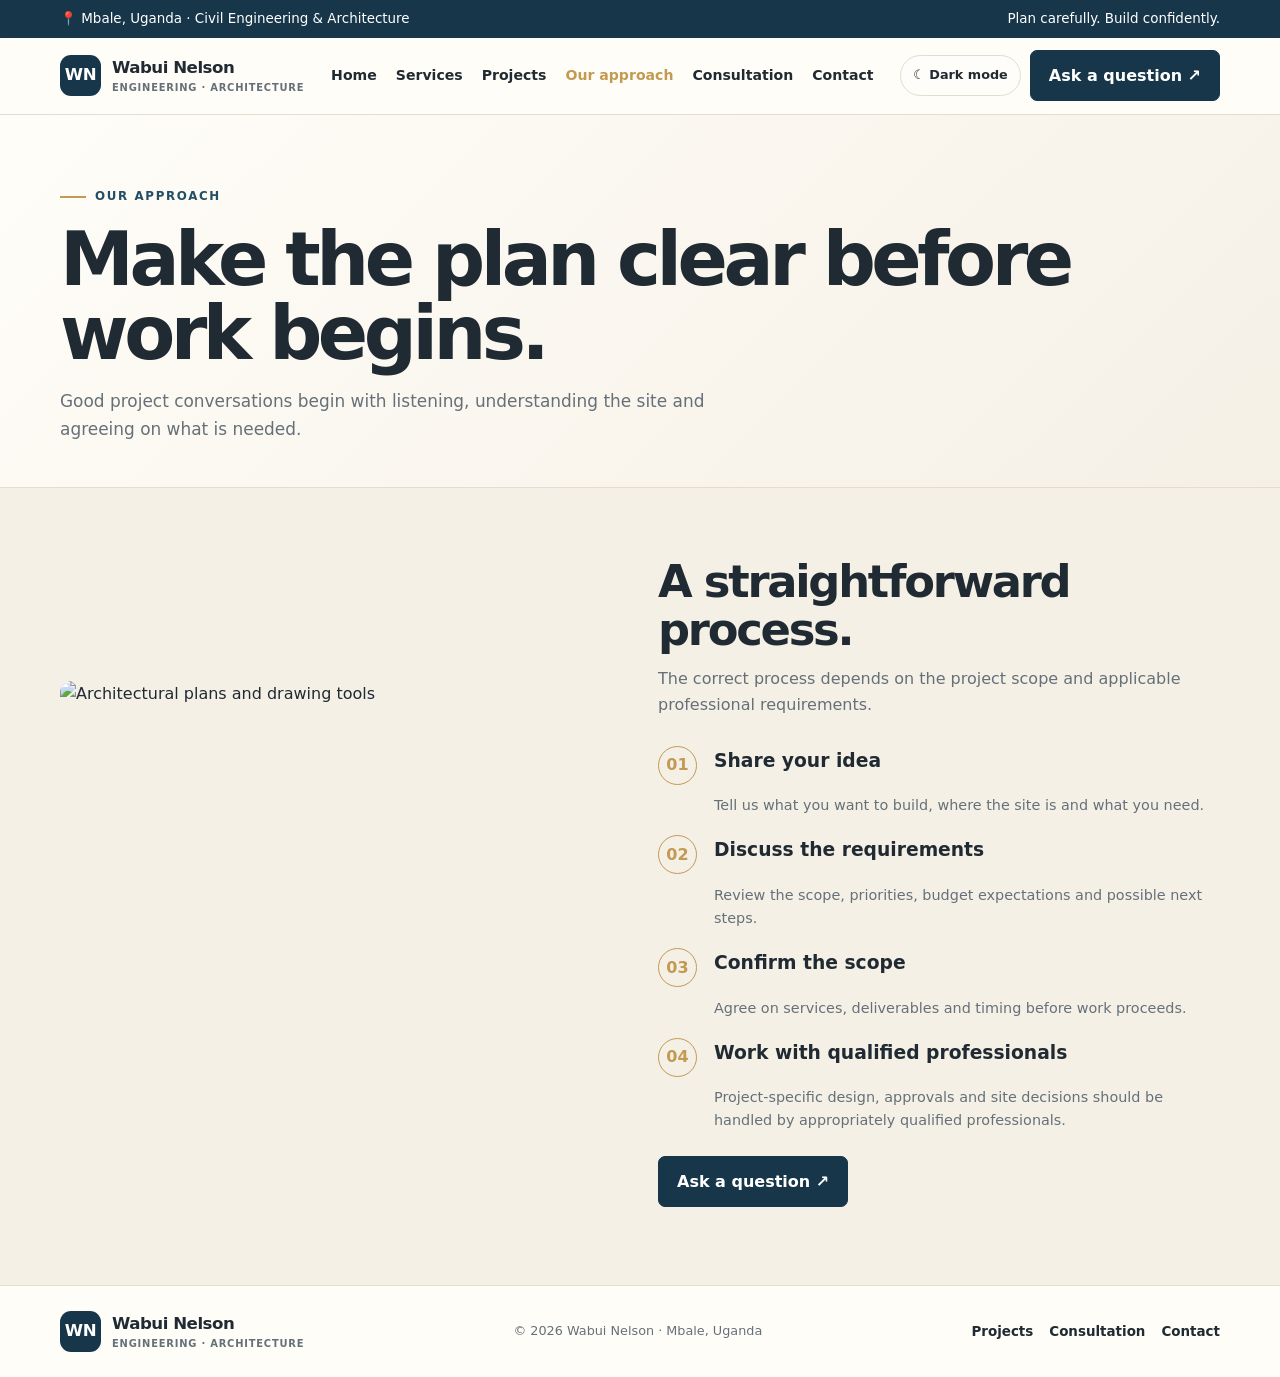
==== approach.html @ aac940de "Add files via upload" ====
<!doctype html>
<html lang="en">
<head>
<meta charset="utf-8"><meta name="viewport" content="width=device-width, initial-scale=1">
<meta name="description" content="Wabui Nelson — civil engineering and architecture services in Mbale, Uganda.">
<title>Our Approach | Wabui Nelson</title><link rel="stylesheet" href="styles.css">
</head><body>
<div class="topbar"><div class="container"><span>📍 Mbale, Uganda · Civil Engineering & Architecture</span><span>Plan carefully. Build confidently.</span></div></div>
<header><div class="container nav">
<a class="brand" href="index.html"><span class="brand-mark">WN</span><span>Wabui Nelson<small>Engineering · Architecture</small></span></a>
<nav class="navlinks" id="navlinks">
<a href="index.html" data-page="index.html">Home</a><a href="services.html" data-page="services.html">Services</a><a href="projects.html" data-page="projects.html">Projects</a><a href="approach.html" data-page="approach.html">Our approach</a><a href="consultation.html" data-page="consultation.html">Consultation</a><a href="contact.html" data-page="contact.html">Contact</a>
</nav><div class="nav-actions"><button class="theme-btn" id="themeToggle">☾ Dark mode</button><a class="btn" href="consultation.html">Ask a question ↗</a><button class="menu-btn" id="menuToggle" aria-label="Open menu">☰</button></div>
</div></header>

<main><section class="page-hero"><div class="container"><span class="eyebrow">Our approach</span><h1>Make the plan clear before work begins.</h1><p>Good project conversations begin with listening, understanding the site and agreeing on what is needed.</p></div></section>
<section class="content"><div class="container split"><img src="https://images.unsplash.com/photo-1503387762-592deb58ef4e?auto=format&fit=crop&w=1100&q=85" alt="Architectural plans and drawing tools"><div><div class="section-head"><h2>A straightforward process.</h2><p>The correct process depends on the project scope and applicable professional requirements.</p></div><div class="steps"><div class="step"><span class="num">01</span><div><h3>Share your idea</h3><p>Tell us what you want to build, where the site is and what you need.</p></div></div><div class="step"><span class="num">02</span><div><h3>Discuss the requirements</h3><p>Review the scope, priorities, budget expectations and possible next steps.</p></div></div><div class="step"><span class="num">03</span><div><h3>Confirm the scope</h3><p>Agree on services, deliverables and timing before work proceeds.</p></div></div><div class="step"><span class="num">04</span><div><h3>Work with qualified professionals</h3><p>Project-specific design, approvals and site decisions should be handled by appropriately qualified professionals.</p></div></div></div><div class="actions"><a class="btn" href="consultation.html">Ask a question ↗</a></div></div></div></section></main><footer><div class="container footer-inner"><a class="brand" href="index.html"><span class="brand-mark">WN</span><span>Wabui Nelson<small>Engineering · Architecture</small></span></a><p>© <span id="year"></span> Wabui Nelson · Mbale, Uganda</p><div class="footer-links"><a href="projects.html">Projects</a><a href="consultation.html">Consultation</a><a href="contact.html">Contact</a></div></div></footer><script src="script.js"></script></body></html>
---- styles.css ----
:root{--cream:#f5f0e6;--paper:#fffdf8;--ink:#202a32;--muted:#657078;--navy:#18364a;--navy2:#244e63;--gold:#c39a52;--line:#e3dccf;--card:#fffdf9;--shadow:0 18px 50px rgba(32,42,50,.09)}
[data-theme="dark"]{--cream:#121a20;--paper:#18242c;--ink:#f4f0e7;--muted:#b8c1c5;--navy:#d4e4eb;--navy2:#9fbfce;--gold:#d7b36e;--line:#34434b;--card:#1b2931;--shadow:0 18px 50px rgba(0,0,0,.22)}
*{box-sizing:border-box}html{scroll-behavior:smooth}body{margin:0;background:var(--cream);color:var(--ink);font-family:Inter,ui-sans-serif,system-ui,-apple-system,BlinkMacSystemFont,"Segoe UI",sans-serif;line-height:1.6;transition:background .25s,color .25s}a{color:inherit;text-decoration:none}img{display:block;width:100%;height:100%;object-fit:cover}.container{width:min(1160px,calc(100% - 40px));margin:auto}
.topbar{background:#18364a;color:#fff;font-size:.84rem}.topbar .container{display:flex;justify-content:space-between;gap:12px;padding:8px 0;flex-wrap:wrap}
header{position:sticky;top:0;z-index:20;background:color-mix(in srgb,var(--paper) 94%,transparent);backdrop-filter:blur(14px);border-bottom:1px solid var(--line)}.nav{min-height:76px;display:flex;align-items:center;justify-content:space-between;gap:18px}.brand{display:flex;align-items:center;gap:11px;font-weight:850;letter-spacing:-.03em;font-size:1.04rem}.brand-mark{width:41px;height:41px;border-radius:11px;background:#18364a;color:#fff;display:grid;place-items:center;font-weight:900}.brand small{display:block;color:var(--muted);font-weight:650;letter-spacing:.08em;text-transform:uppercase;font-size:.62rem;margin-top:-2px}.navlinks{display:flex;align-items:center;gap:19px;font-size:.88rem;font-weight:700}.navlinks a:hover,.navlinks a.active{color:var(--gold)}.nav-actions{display:flex;align-items:center;gap:9px}.theme-btn,.menu-btn{border:1px solid var(--line);background:var(--card);color:var(--ink);border-radius:999px;padding:9px 12px;cursor:pointer;font:inherit;font-size:.8rem;font-weight:750}.menu-btn{display:none}
.btn{display:inline-flex;align-items:center;justify-content:center;gap:8px;background:#18364a;color:#fff;padding:12px 18px;border-radius:7px;font-weight:750;border:1px solid #18364a;cursor:pointer}.btn:hover{opacity:.9;transform:translateY(-1px)}.btn.secondary{background:transparent;color:var(--ink);border-color:var(--line)}.btn.gold{background:var(--gold);border-color:var(--gold);color:#202a32}
.page-hero{padding:65px 0 44px;background:linear-gradient(135deg,var(--paper),var(--cream));border-bottom:1px solid var(--line)}.eyebrow{display:inline-flex;align-items:center;gap:9px;color:var(--navy2);text-transform:uppercase;letter-spacing:.14em;font-size:.74rem;font-weight:850}.eyebrow:before{content:"";width:26px;height:2px;background:var(--gold)}h1,h2,h3,p{margin-top:0}h1{font-size:clamp(2.6rem,5.8vw,4.7rem);line-height:1;letter-spacing:-.06em;margin:17px 0}.page-hero p{max-width:720px;color:var(--muted);font-size:1.06rem;margin-bottom:0}.content{padding:58px 0 78px}.section-head{margin-bottom:28px}.section-head h2{font-size:clamp(1.8rem,3.7vw,2.8rem);letter-spacing:-.05em;line-height:1.08;margin:12px 0}.section-head p{color:var(--muted);max-width:680px}.grid-3{display:grid;grid-template-columns:repeat(3,1fr);gap:18px}.card{background:var(--card);border:1px solid var(--line);border-radius:12px;overflow:hidden;box-shadow:0 7px 24px rgba(20,30,35,.025)}.card-body{padding:22px}.card h3{font-size:1.12rem;margin-bottom:8px}.card p{color:var(--muted);font-size:.91rem;margin-bottom:0}.icon{width:46px;height:46px;border-radius:12px;background:color-mix(in srgb,var(--gold) 20%,var(--card));display:grid;place-items:center;font-size:1.35rem;margin-bottom:17px}.hero-grid{display:grid;grid-template-columns:1.02fr .98fr;gap:42px;align-items:center}.hero-image{height:440px;border-radius:14px;overflow:hidden;box-shadow:var(--shadow);position:relative}.hero-image:after{content:"";position:absolute;inset:45% 0 0;background:linear-gradient(transparent,rgba(0,0,0,.6))}.hero-image-label{position:absolute;bottom:22px;left:23px;z-index:2;color:white;font-weight:800;font-size:1.35rem;max-width:300px}.actions{display:flex;gap:11px;flex-wrap:wrap;margin-top:23px}.feature-strip{background:#18364a;color:white;padding:22px 0}.feature-strip .container{display:grid;grid-template-columns:repeat(4,1fr);gap:18px}.feature{border-right:1px solid #ffffff35;padding:5px 12px}.feature:last-child{border:0}.feature strong{display:block}.feature span{font-size:.8rem;color:#d2dce0}.project-grid{display:grid;grid-template-columns:repeat(3,1fr);gap:19px}.project-img{height:225px;position:relative}.project-img img{transition:transform .35s}.card:hover .project-img img{transform:scale(1.035)}.tag{position:absolute;top:13px;left:13px;border-radius:999px;padding:5px 10px;background:var(--paper);font-size:.69rem;font-weight:850;text-transform:uppercase;letter-spacing:.06em}.meta{border-top:1px solid var(--line);padding-top:12px;margin-top:13px;color:var(--muted);font-size:.78rem}.notice{background:color-mix(in srgb,var(--gold) 13%,var(--card));border:1px solid color-mix(in srgb,var(--gold) 50%,var(--line));border-radius:9px;padding:14px 16px;color:var(--muted);font-size:.85rem;margin-top:22px}
.split{display:grid;grid-template-columns:1fr 1fr;gap:36px;align-items:center}.split img{height:390px;border-radius:12px}.steps{display:grid;gap:18px}.step{display:grid;grid-template-columns:42px 1fr;gap:14px}.num{width:39px;height:39px;border:1px solid var(--gold);color:var(--gold);border-radius:50%;display:grid;place-items:center;font-weight:850}.step p{color:var(--muted);margin:0;font-size:.9rem}
.contact-grid{display:grid;grid-template-columns:.8fr 1.2fr;gap:30px}.contact-panel{background:#18364a;color:white;border-radius:12px;padding:26px}.contact-panel p,.contact-panel small{color:#ced9de}.contact-line{padding:14px 0;border-bottom:1px solid #ffffff2c}.contact-line:last-child{border:0}.contact-line small{display:block}.form-card{background:var(--card);border:1px solid var(--line);border-radius:12px;padding:25px}.form-grid{display:grid;grid-template-columns:1fr 1fr;gap:13px}.field{display:grid;gap:6px;margin-bottom:13px}.field.full{grid-column:1/-1}label{font-size:.82rem;font-weight:750}input,select,textarea{width:100%;border:1px solid var(--line);border-radius:7px;padding:12px;background:var(--paper);color:var(--ink);font:inherit;font-size:.91rem}textarea{min-height:110px;resize:vertical}
.consult-layout{display:grid;grid-template-columns:.72fr 1.28fr;gap:25px;align-items:start}.side-note{background:var(--card);border:1px solid var(--line);border-radius:12px;padding:23px}.side-note ul{padding-left:20px;color:var(--muted);font-size:.9rem}.chat-card{background:var(--card);border:1px solid var(--line);border-radius:14px;overflow:hidden}.chat-head{background:#18364a;color:white;padding:19px 22px;display:flex;justify-content:space-between;gap:15px;align-items:center}.chat-head p{margin:3px 0 0;color:#d2dce0;font-size:.82rem}.online{font-size:.75rem;color:#d5bd85}.chat-body{padding:22px;min-height:245px;max-height:440px;overflow-y:auto;display:flex;flex-direction:column;gap:13px}.bubble{padding:13px 15px;border-radius:12px;max-width:88%;font-size:.91rem;white-space:pre-wrap}.bubble.bot{align-self:flex-start;background:var(--cream);border:1px solid var(--line)}.bubble.user{align-self:flex-end;background:#18364a;color:white}.chat-compose{border-top:1px solid var(--line);padding:15px;display:flex;gap:9px;align-items:end}.chat-compose textarea{min-height:48px;max-height:120px;margin:0}.chat-compose button{white-space:nowrap}.chat-help{padding:0 17px 16px;color:var(--muted);font-size:.76rem}
footer{background:var(--paper);border-top:1px solid var(--line);padding:25px 0}.footer-inner{display:flex;justify-content:space-between;align-items:center;gap:15px;flex-wrap:wrap}.footer-inner p{margin:0;color:var(--muted);font-size:.8rem}.footer-links{display:flex;gap:16px;font-size:.84rem;font-weight:700}
@media(max-width:930px){.navlinks{gap:11px}.navlinks a{font-size:.8rem}.nav-actions>.btn{display:none}.grid-3,.project-grid{grid-template-columns:repeat(2,1fr)}.hero-grid{gap:25px}.hero-image{height:390px}}
@media(max-width:700px){.container{width:calc(100% - 30px)}.topbar .container{font-size:.75rem}.nav{min-height:68px}.menu-btn{display:block}.navlinks{display:none;position:absolute;left:15px;right:15px;top:67px;background:var(--paper);border:1px solid var(--line);border-radius:12px;padding:15px;box-shadow:var(--shadow);flex-direction:column;align-items:stretch}.navlinks.open{display:flex}.navlinks a{padding:7px;font-size:.94rem}.page-hero{padding:46px 0 35px}.hero-grid,.split,.contact-grid,.consult-layout{grid-template-columns:1fr}.hero-image{height:330px}.feature-strip .container{grid-template-columns:repeat(2,1fr)}.feature:nth-child(2){border:0}.content{padding:45px 0 58px}.grid-3,.project-grid{grid-template-columns:1fr}.project-img{height:240px}.split img{height:300px}.form-grid{grid-template-columns:1fr}.field.full{grid-column:auto}.chat-compose{align-items:stretch;flex-direction:column}.chat-compose button{width:100%}.bubble{max-width:95%}}
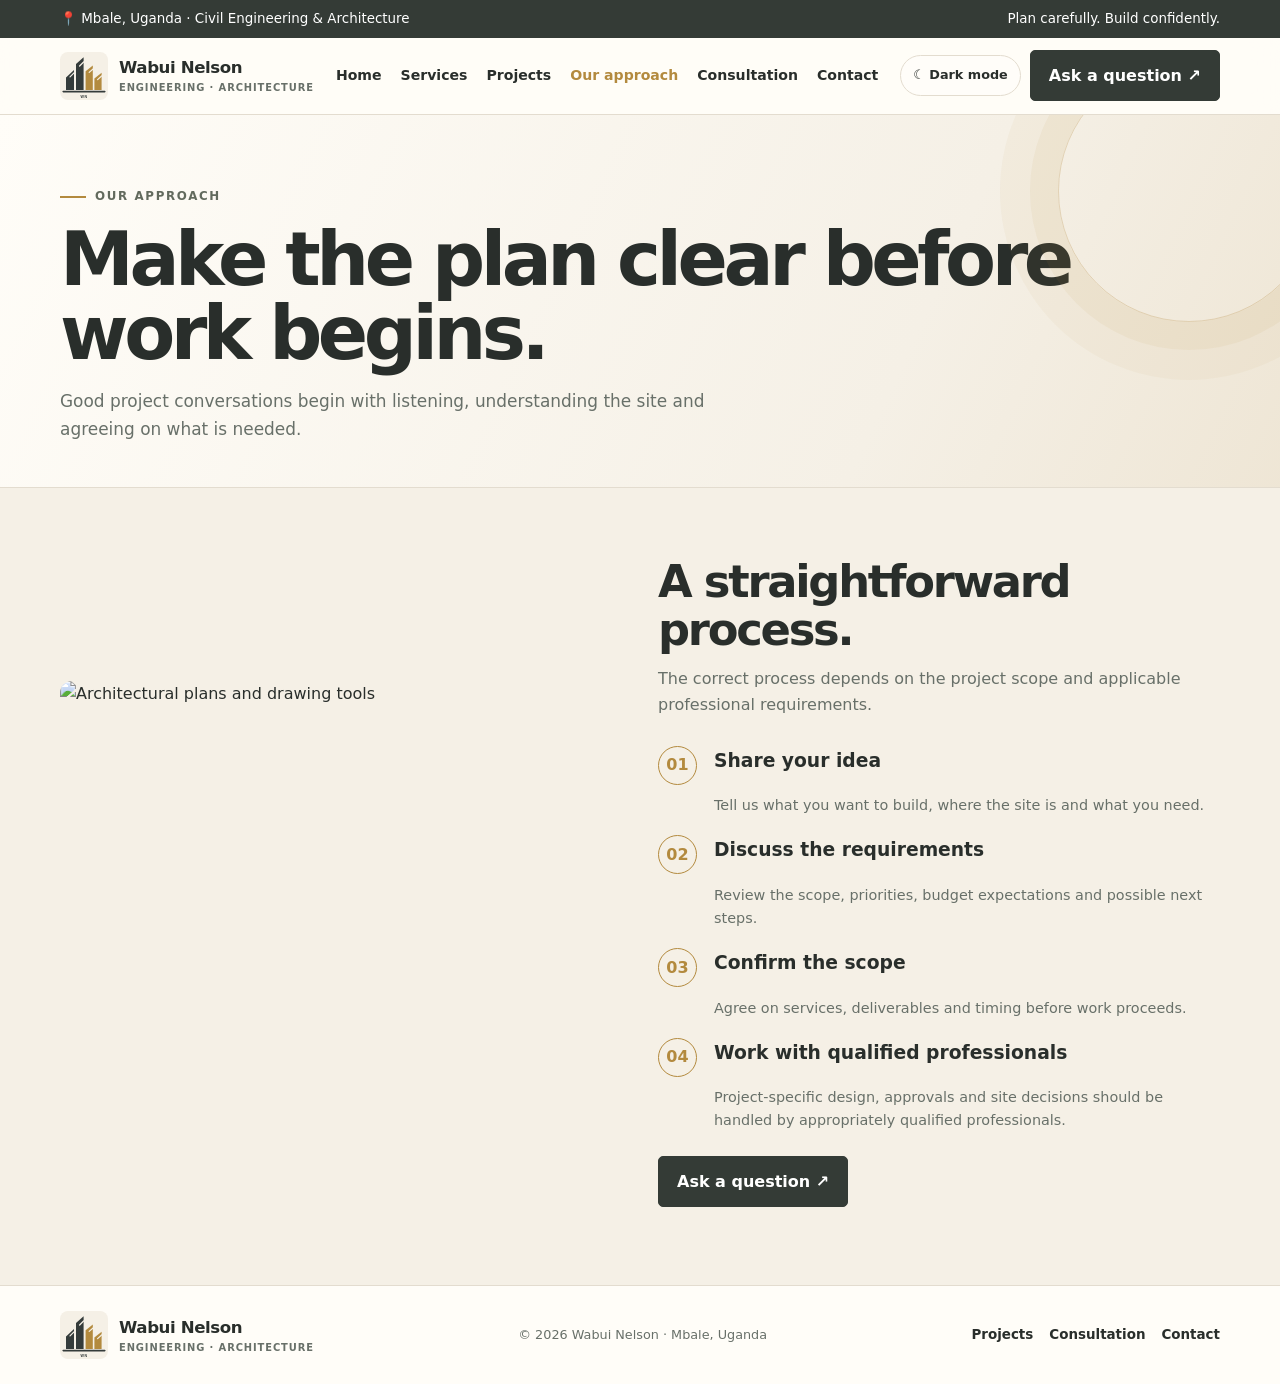
==== commit bc347d77: "Add files via upload" ====
--- a/approach.html
+++ b/approach.html
@@ -7,11 +7,11 @@
 </head><body>
 <div class="topbar"><div class="container"><span>📍 Mbale, Uganda · Civil Engineering & Architecture</span><span>Plan carefully. Build confidently.</span></div></div>
 <header><div class="container nav">
-<a class="brand" href="index.html"><span class="brand-mark">WN</span><span>Wabui Nelson<small>Engineering · Architecture</small></span></a>
+<a class="brand" href="index.html"><img class="brand-mark" src="logo.svg" alt="Wabui Nelson logo"><span>Wabui Nelson<small>Engineering · Architecture</small></span></a>
 <nav class="navlinks" id="navlinks">
 <a href="index.html" data-page="index.html">Home</a><a href="services.html" data-page="services.html">Services</a><a href="projects.html" data-page="projects.html">Projects</a><a href="approach.html" data-page="approach.html">Our approach</a><a href="consultation.html" data-page="consultation.html">Consultation</a><a href="contact.html" data-page="contact.html">Contact</a>
 </nav><div class="nav-actions"><button class="theme-btn" id="themeToggle">☾ Dark mode</button><a class="btn" href="consultation.html">Ask a question ↗</a><button class="menu-btn" id="menuToggle" aria-label="Open menu">☰</button></div>
 </div></header>
 
 <main><section class="page-hero"><div class="container"><span class="eyebrow">Our approach</span><h1>Make the plan clear before work begins.</h1><p>Good project conversations begin with listening, understanding the site and agreeing on what is needed.</p></div></section>
-<section class="content"><div class="container split"><img src="https://images.unsplash.com/photo-1503387762-592deb58ef4e?auto=format&fit=crop&w=1100&q=85" alt="Architectural plans and drawing tools"><div><div class="section-head"><h2>A straightforward process.</h2><p>The correct process depends on the project scope and applicable professional requirements.</p></div><div class="steps"><div class="step"><span class="num">01</span><div><h3>Share your idea</h3><p>Tell us what you want to build, where the site is and what you need.</p></div></div><div class="step"><span class="num">02</span><div><h3>Discuss the requirements</h3><p>Review the scope, priorities, budget expectations and possible next steps.</p></div></div><div class="step"><span class="num">03</span><div><h3>Confirm the scope</h3><p>Agree on services, deliverables and timing before work proceeds.</p></div></div><div class="step"><span class="num">04</span><div><h3>Work with qualified professionals</h3><p>Project-specific design, approvals and site decisions should be handled by appropriately qualified professionals.</p></div></div></div><div class="actions"><a class="btn" href="consultation.html">Ask a question ↗</a></div></div></div></section></main><footer><div class="container footer-inner"><a class="brand" href="index.html"><span class="brand-mark">WN</span><span>Wabui Nelson<small>Engineering · Architecture</small></span></a><p>© <span id="year"></span> Wabui Nelson · Mbale, Uganda</p><div class="footer-links"><a href="projects.html">Projects</a><a href="consultation.html">Consultation</a><a href="contact.html">Contact</a></div></div></footer><script src="script.js"></script></body></html>+<section class="content"><div class="container split"><img src="https://images.unsplash.com/photo-1503387762-592deb58ef4e?auto=format&fit=crop&w=1100&q=85" alt="Architectural plans and drawing tools"><div><div class="section-head"><h2>A straightforward process.</h2><p>The correct process depends on the project scope and applicable professional requirements.</p></div><div class="steps"><div class="step"><span class="num">01</span><div><h3>Share your idea</h3><p>Tell us what you want to build, where the site is and what you need.</p></div></div><div class="step"><span class="num">02</span><div><h3>Discuss the requirements</h3><p>Review the scope, priorities, budget expectations and possible next steps.</p></div></div><div class="step"><span class="num">03</span><div><h3>Confirm the scope</h3><p>Agree on services, deliverables and timing before work proceeds.</p></div></div><div class="step"><span class="num">04</span><div><h3>Work with qualified professionals</h3><p>Project-specific design, approvals and site decisions should be handled by appropriately qualified professionals.</p></div></div></div><div class="actions"><a class="btn" href="consultation.html">Ask a question ↗</a></div></div></div></section></main><footer><div class="container footer-inner"><a class="brand" href="index.html"><img class="brand-mark" src="logo.svg" alt="Wabui Nelson logo"><span>Wabui Nelson<small>Engineering · Architecture</small></span></a><p>© <span id="year"></span> Wabui Nelson · Mbale, Uganda</p><div class="footer-links"><a href="projects.html">Projects</a><a href="consultation.html">Consultation</a><a href="contact.html">Contact</a></div></div></footer><script src="script.js"></script></body></html>
--- a/styles.css
+++ b/styles.css
@@ -1,14 +1,22 @@
 
-:root{--cream:#f5f0e6;--paper:#fffdf8;--ink:#202a32;--muted:#657078;--navy:#18364a;--navy2:#244e63;--gold:#c39a52;--line:#e3dccf;--card:#fffdf9;--shadow:0 18px 50px rgba(32,42,50,.09)}
-[data-theme="dark"]{--cream:#121a20;--paper:#18242c;--ink:#f4f0e7;--muted:#b8c1c5;--navy:#d4e4eb;--navy2:#9fbfce;--gold:#d7b36e;--line:#34434b;--card:#1b2931;--shadow:0 18px 50px rgba(0,0,0,.22)}
+:root{--cream:#f5f0e6;--paper:#fffdf8;--ink:#292e2b;--muted:#687069;--navy:#343b36;--navy2:#626a5d;--gold:#b38a3e;--line:#e3dccf;--card:#fffdf9;--shadow:0 18px 50px rgba(32,42,50,.09)}
+[data-theme="dark"]{--cream:#121a20;--paper:#18242c;--ink:#f4f0e7;--muted:#b8c1c5;--navy:#e5e1d7;--navy2:#c4c8b7;--gold:#d7b36e;--line:#34434b;--card:#1b2931;--shadow:0 18px 50px rgba(0,0,0,.22)}
 *{box-sizing:border-box}html{scroll-behavior:smooth}body{margin:0;background:var(--cream);color:var(--ink);font-family:Inter,ui-sans-serif,system-ui,-apple-system,BlinkMacSystemFont,"Segoe UI",sans-serif;line-height:1.6;transition:background .25s,color .25s}a{color:inherit;text-decoration:none}img{display:block;width:100%;height:100%;object-fit:cover}.container{width:min(1160px,calc(100% - 40px));margin:auto}
-.topbar{background:#18364a;color:#fff;font-size:.84rem}.topbar .container{display:flex;justify-content:space-between;gap:12px;padding:8px 0;flex-wrap:wrap}
-header{position:sticky;top:0;z-index:20;background:color-mix(in srgb,var(--paper) 94%,transparent);backdrop-filter:blur(14px);border-bottom:1px solid var(--line)}.nav{min-height:76px;display:flex;align-items:center;justify-content:space-between;gap:18px}.brand{display:flex;align-items:center;gap:11px;font-weight:850;letter-spacing:-.03em;font-size:1.04rem}.brand-mark{width:41px;height:41px;border-radius:11px;background:#18364a;color:#fff;display:grid;place-items:center;font-weight:900}.brand small{display:block;color:var(--muted);font-weight:650;letter-spacing:.08em;text-transform:uppercase;font-size:.62rem;margin-top:-2px}.navlinks{display:flex;align-items:center;gap:19px;font-size:.88rem;font-weight:700}.navlinks a:hover,.navlinks a.active{color:var(--gold)}.nav-actions{display:flex;align-items:center;gap:9px}.theme-btn,.menu-btn{border:1px solid var(--line);background:var(--card);color:var(--ink);border-radius:999px;padding:9px 12px;cursor:pointer;font:inherit;font-size:.8rem;font-weight:750}.menu-btn{display:none}
-.btn{display:inline-flex;align-items:center;justify-content:center;gap:8px;background:#18364a;color:#fff;padding:12px 18px;border-radius:7px;font-weight:750;border:1px solid #18364a;cursor:pointer}.btn:hover{opacity:.9;transform:translateY(-1px)}.btn.secondary{background:transparent;color:var(--ink);border-color:var(--line)}.btn.gold{background:var(--gold);border-color:var(--gold);color:#202a32}
-.page-hero{padding:65px 0 44px;background:linear-gradient(135deg,var(--paper),var(--cream));border-bottom:1px solid var(--line)}.eyebrow{display:inline-flex;align-items:center;gap:9px;color:var(--navy2);text-transform:uppercase;letter-spacing:.14em;font-size:.74rem;font-weight:850}.eyebrow:before{content:"";width:26px;height:2px;background:var(--gold)}h1,h2,h3,p{margin-top:0}h1{font-size:clamp(2.6rem,5.8vw,4.7rem);line-height:1;letter-spacing:-.06em;margin:17px 0}.page-hero p{max-width:720px;color:var(--muted);font-size:1.06rem;margin-bottom:0}.content{padding:58px 0 78px}.section-head{margin-bottom:28px}.section-head h2{font-size:clamp(1.8rem,3.7vw,2.8rem);letter-spacing:-.05em;line-height:1.08;margin:12px 0}.section-head p{color:var(--muted);max-width:680px}.grid-3{display:grid;grid-template-columns:repeat(3,1fr);gap:18px}.card{background:var(--card);border:1px solid var(--line);border-radius:12px;overflow:hidden;box-shadow:0 7px 24px rgba(20,30,35,.025)}.card-body{padding:22px}.card h3{font-size:1.12rem;margin-bottom:8px}.card p{color:var(--muted);font-size:.91rem;margin-bottom:0}.icon{width:46px;height:46px;border-radius:12px;background:color-mix(in srgb,var(--gold) 20%,var(--card));display:grid;place-items:center;font-size:1.35rem;margin-bottom:17px}.hero-grid{display:grid;grid-template-columns:1.02fr .98fr;gap:42px;align-items:center}.hero-image{height:440px;border-radius:14px;overflow:hidden;box-shadow:var(--shadow);position:relative}.hero-image:after{content:"";position:absolute;inset:45% 0 0;background:linear-gradient(transparent,rgba(0,0,0,.6))}.hero-image-label{position:absolute;bottom:22px;left:23px;z-index:2;color:white;font-weight:800;font-size:1.35rem;max-width:300px}.actions{display:flex;gap:11px;flex-wrap:wrap;margin-top:23px}.feature-strip{background:#18364a;color:white;padding:22px 0}.feature-strip .container{display:grid;grid-template-columns:repeat(4,1fr);gap:18px}.feature{border-right:1px solid #ffffff35;padding:5px 12px}.feature:last-child{border:0}.feature strong{display:block}.feature span{font-size:.8rem;color:#d2dce0}.project-grid{display:grid;grid-template-columns:repeat(3,1fr);gap:19px}.project-img{height:225px;position:relative}.project-img img{transition:transform .35s}.card:hover .project-img img{transform:scale(1.035)}.tag{position:absolute;top:13px;left:13px;border-radius:999px;padding:5px 10px;background:var(--paper);font-size:.69rem;font-weight:850;text-transform:uppercase;letter-spacing:.06em}.meta{border-top:1px solid var(--line);padding-top:12px;margin-top:13px;color:var(--muted);font-size:.78rem}.notice{background:color-mix(in srgb,var(--gold) 13%,var(--card));border:1px solid color-mix(in srgb,var(--gold) 50%,var(--line));border-radius:9px;padding:14px 16px;color:var(--muted);font-size:.85rem;margin-top:22px}
+.topbar{background:#343b36;color:#fff;font-size:.84rem}.topbar .container{display:flex;justify-content:space-between;gap:12px;padding:8px 0;flex-wrap:wrap}
+header{position:sticky;top:0;z-index:20;background:color-mix(in srgb,var(--paper) 94%,transparent);backdrop-filter:blur(14px);border-bottom:1px solid var(--line)}.nav{min-height:76px;display:flex;align-items:center;justify-content:space-between;gap:18px}.brand{display:flex;align-items:center;gap:11px;font-weight:850;letter-spacing:-.03em;font-size:1.04rem}.brand-mark{width:48px;height:48px;object-fit:contain;flex:0 0 48px;border-radius:0;background:transparent;display:block}.brand small{display:block;color:var(--muted);font-weight:650;letter-spacing:.08em;text-transform:uppercase;font-size:.62rem;margin-top:-2px}.navlinks{display:flex;align-items:center;gap:19px;font-size:.88rem;font-weight:700}.navlinks a:hover,.navlinks a.active{color:var(--gold)}.nav-actions{display:flex;align-items:center;gap:9px}.theme-btn,.menu-btn{border:1px solid var(--line);background:var(--card);color:var(--ink);border-radius:999px;padding:9px 12px;cursor:pointer;font:inherit;font-size:.8rem;font-weight:750}.menu-btn{display:none}
+.btn{display:inline-flex;align-items:center;justify-content:center;gap:8px;background:#343b36;color:#fff;padding:12px 18px;border-radius:7px;font-weight:750;border:1px solid #343b36;cursor:pointer}.btn:hover{opacity:.9;transform:translateY(-1px)}.btn.secondary{background:transparent;color:var(--ink);border-color:var(--line)}.btn.gold{background:var(--gold);border-color:var(--gold);color:#202a32}
+.page-hero{padding:65px 0 44px;background:linear-gradient(135deg,var(--paper),var(--cream));border-bottom:1px solid var(--line)}.eyebrow{display:inline-flex;align-items:center;gap:9px;color:var(--navy2);text-transform:uppercase;letter-spacing:.14em;font-size:.74rem;font-weight:850}.eyebrow:before{content:"";width:26px;height:2px;background:var(--gold)}h1,h2,h3,p{margin-top:0}h1{font-size:clamp(2.6rem,5.8vw,4.7rem);line-height:1;letter-spacing:-.06em;margin:17px 0}.page-hero p{max-width:720px;color:var(--muted);font-size:1.06rem;margin-bottom:0}.content{padding:58px 0 78px}.section-head{margin-bottom:28px}.section-head h2{font-size:clamp(1.8rem,3.7vw,2.8rem);letter-spacing:-.05em;line-height:1.08;margin:12px 0}.section-head p{color:var(--muted);max-width:680px}.grid-3{display:grid;grid-template-columns:repeat(3,1fr);gap:18px}.card{background:var(--card);border:1px solid var(--line);border-radius:12px;overflow:hidden;box-shadow:0 7px 24px rgba(20,30,35,.025)}.card-body{padding:22px}.card h3{font-size:1.12rem;margin-bottom:8px}.card p{color:var(--muted);font-size:.91rem;margin-bottom:0}.icon{width:46px;height:46px;border-radius:12px;background:color-mix(in srgb,var(--gold) 20%,var(--card));display:grid;place-items:center;font-size:1.35rem;margin-bottom:17px}.hero-grid{display:grid;grid-template-columns:1.02fr .98fr;gap:42px;align-items:center}.hero-image{height:440px;border-radius:14px;overflow:hidden;box-shadow:var(--shadow);position:relative}.hero-image:after{content:"";position:absolute;inset:45% 0 0;background:linear-gradient(transparent,rgba(0,0,0,.6))}.hero-image-label{position:absolute;bottom:22px;left:23px;z-index:2;color:white;font-weight:800;font-size:1.35rem;max-width:300px}.actions{display:flex;gap:11px;flex-wrap:wrap;margin-top:23px}.feature-strip{background:#343b36;color:white;padding:22px 0}.feature-strip .container{display:grid;grid-template-columns:repeat(4,1fr);gap:18px}.feature{border-right:1px solid #ffffff35;padding:5px 12px}.feature:last-child{border:0}.feature strong{display:block}.feature span{font-size:.8rem;color:#d2dce0}.project-grid{display:grid;grid-template-columns:repeat(3,1fr);gap:19px}.project-img{height:225px;position:relative}.project-img img{transition:transform .35s}.card:hover .project-img img{transform:scale(1.035)}.tag{position:absolute;top:13px;left:13px;border-radius:999px;padding:5px 10px;background:var(--paper);font-size:.69rem;font-weight:850;text-transform:uppercase;letter-spacing:.06em}.meta{border-top:1px solid var(--line);padding-top:12px;margin-top:13px;color:var(--muted);font-size:.78rem}.notice{background:color-mix(in srgb,var(--gold) 13%,var(--card));border:1px solid color-mix(in srgb,var(--gold) 50%,var(--line));border-radius:9px;padding:14px 16px;color:var(--muted);font-size:.85rem;margin-top:22px}
 .split{display:grid;grid-template-columns:1fr 1fr;gap:36px;align-items:center}.split img{height:390px;border-radius:12px}.steps{display:grid;gap:18px}.step{display:grid;grid-template-columns:42px 1fr;gap:14px}.num{width:39px;height:39px;border:1px solid var(--gold);color:var(--gold);border-radius:50%;display:grid;place-items:center;font-weight:850}.step p{color:var(--muted);margin:0;font-size:.9rem}
-.contact-grid{display:grid;grid-template-columns:.8fr 1.2fr;gap:30px}.contact-panel{background:#18364a;color:white;border-radius:12px;padding:26px}.contact-panel p,.contact-panel small{color:#ced9de}.contact-line{padding:14px 0;border-bottom:1px solid #ffffff2c}.contact-line:last-child{border:0}.contact-line small{display:block}.form-card{background:var(--card);border:1px solid var(--line);border-radius:12px;padding:25px}.form-grid{display:grid;grid-template-columns:1fr 1fr;gap:13px}.field{display:grid;gap:6px;margin-bottom:13px}.field.full{grid-column:1/-1}label{font-size:.82rem;font-weight:750}input,select,textarea{width:100%;border:1px solid var(--line);border-radius:7px;padding:12px;background:var(--paper);color:var(--ink);font:inherit;font-size:.91rem}textarea{min-height:110px;resize:vertical}
-.consult-layout{display:grid;grid-template-columns:.72fr 1.28fr;gap:25px;align-items:start}.side-note{background:var(--card);border:1px solid var(--line);border-radius:12px;padding:23px}.side-note ul{padding-left:20px;color:var(--muted);font-size:.9rem}.chat-card{background:var(--card);border:1px solid var(--line);border-radius:14px;overflow:hidden}.chat-head{background:#18364a;color:white;padding:19px 22px;display:flex;justify-content:space-between;gap:15px;align-items:center}.chat-head p{margin:3px 0 0;color:#d2dce0;font-size:.82rem}.online{font-size:.75rem;color:#d5bd85}.chat-body{padding:22px;min-height:245px;max-height:440px;overflow-y:auto;display:flex;flex-direction:column;gap:13px}.bubble{padding:13px 15px;border-radius:12px;max-width:88%;font-size:.91rem;white-space:pre-wrap}.bubble.bot{align-self:flex-start;background:var(--cream);border:1px solid var(--line)}.bubble.user{align-self:flex-end;background:#18364a;color:white}.chat-compose{border-top:1px solid var(--line);padding:15px;display:flex;gap:9px;align-items:end}.chat-compose textarea{min-height:48px;max-height:120px;margin:0}.chat-compose button{white-space:nowrap}.chat-help{padding:0 17px 16px;color:var(--muted);font-size:.76rem}
+.contact-grid{display:grid;grid-template-columns:.8fr 1.2fr;gap:30px}.contact-panel{background:#343b36;color:white;border-radius:12px;padding:26px}.contact-panel p,.contact-panel small{color:#ced9de}.contact-line{padding:14px 0;border-bottom:1px solid #ffffff2c}.contact-line:last-child{border:0}.contact-line small{display:block}.form-card{background:var(--card);border:1px solid var(--line);border-radius:12px;padding:25px}.form-grid{display:grid;grid-template-columns:1fr 1fr;gap:13px}.field{display:grid;gap:6px;margin-bottom:13px}.field.full{grid-column:1/-1}label{font-size:.82rem;font-weight:750}input,select,textarea{width:100%;border:1px solid var(--line);border-radius:7px;padding:12px;background:var(--paper);color:var(--ink);font:inherit;font-size:.91rem}textarea{min-height:110px;resize:vertical}
+.consult-layout{display:grid;grid-template-columns:.72fr 1.28fr;gap:25px;align-items:start}.side-note{background:var(--card);border:1px solid var(--line);border-radius:12px;padding:23px}.side-note ul{padding-left:20px;color:var(--muted);font-size:.9rem}.chat-card{background:var(--card);border:1px solid var(--line);border-radius:14px;overflow:hidden}.chat-head{background:#343b36;color:white;padding:19px 22px;display:flex;justify-content:space-between;gap:15px;align-items:center}.chat-head p{margin:3px 0 0;color:#d2dce0;font-size:.82rem}.online{font-size:.75rem;color:#d5bd85}.chat-body{padding:22px;min-height:245px;max-height:440px;overflow-y:auto;display:flex;flex-direction:column;gap:13px}.bubble{padding:13px 15px;border-radius:12px;max-width:88%;font-size:.91rem;white-space:pre-wrap}.bubble.bot{align-self:flex-start;background:var(--cream);border:1px solid var(--line)}.bubble.user{align-self:flex-end;background:#626a5d;color:white}.chat-compose{border-top:1px solid var(--line);padding:15px;display:flex;gap:9px;align-items:end}.chat-compose textarea{min-height:48px;max-height:120px;margin:0}.chat-compose button{white-space:nowrap}.chat-help{padding:0 17px 16px;color:var(--muted);font-size:.76rem}
 footer{background:var(--paper);border-top:1px solid var(--line);padding:25px 0}.footer-inner{display:flex;justify-content:space-between;align-items:center;gap:15px;flex-wrap:wrap}.footer-inner p{margin:0;color:var(--muted);font-size:.8rem}.footer-links{display:flex;gap:16px;font-size:.84rem;font-weight:700}
 @media(max-width:930px){.navlinks{gap:11px}.navlinks a{font-size:.8rem}.nav-actions>.btn{display:none}.grid-3,.project-grid{grid-template-columns:repeat(2,1fr)}.hero-grid{gap:25px}.hero-image{height:390px}}
 @media(max-width:700px){.container{width:calc(100% - 30px)}.topbar .container{font-size:.75rem}.nav{min-height:68px}.menu-btn{display:block}.navlinks{display:none;position:absolute;left:15px;right:15px;top:67px;background:var(--paper);border:1px solid var(--line);border-radius:12px;padding:15px;box-shadow:var(--shadow);flex-direction:column;align-items:stretch}.navlinks.open{display:flex}.navlinks a{padding:7px;font-size:.94rem}.page-hero{padding:46px 0 35px}.hero-grid,.split,.contact-grid,.consult-layout{grid-template-columns:1fr}.hero-image{height:330px}.feature-strip .container{grid-template-columns:repeat(2,1fr)}.feature:nth-child(2){border:0}.content{padding:45px 0 58px}.grid-3,.project-grid{grid-template-columns:1fr}.project-img{height:240px}.split img{height:300px}.form-grid{grid-template-columns:1fr}.field.full{grid-column:auto}.chat-compose{align-items:stretch;flex-direction:column}.chat-compose button{width:100%}.bubble{max-width:95%}}
+
+/* Refined professional finish: warm stone, charcoal, olive and architectural gold. */
+.page-hero{background-image:linear-gradient(115deg,var(--paper) 0%,var(--cream) 70%,color-mix(in srgb,var(--gold) 10%,var(--cream)) 100%);position:relative;overflow:hidden}
+.page-hero:after{content:"";position:absolute;right:-40px;top:-55px;width:260px;height:260px;border:1px solid color-mix(in srgb,var(--gold) 28%,transparent);border-radius:50%;box-shadow:0 0 0 28px color-mix(in srgb,var(--gold) 7%,transparent),0 0 0 58px color-mix(in srgb,var(--gold) 5%,transparent);pointer-events:none}
+.hero-grid{padding-top:12px;padding-bottom:12px}.hero-image{border-radius:4px;border:1px solid var(--line)}.hero-image:after{background:linear-gradient(transparent,rgba(24,28,25,.66))}
+.brand{letter-spacing:-.025em}.brand small{letter-spacing:.09em}.btn{border-radius:5px;transition:transform .2s,opacity .2s}.btn.gold{background:var(--gold);border-color:var(--gold)}
+.profile-section{padding:64px 0;background:var(--paper);border-top:1px solid var(--line);border-bottom:1px solid var(--line)}.profile-grid{display:grid;grid-template-columns:minmax(250px,.8fr) 1.2fr;gap:42px;align-items:center}.profile-photo{height:410px;border-radius:8px;overflow:hidden;border:1px solid var(--line);background:var(--cream);box-shadow:var(--shadow)}.profile-photo img{object-fit:cover}.profile-copy h2{font-size:clamp(2rem,4vw,3rem);line-height:1.05;letter-spacing:-.05em;margin:12px 0}.profile-copy p{color:var(--muted)}.profile-points{display:grid;grid-template-columns:1fr 1fr;gap:12px;margin:20px 0}.profile-point{padding:13px 15px;border:1px solid var(--line);border-radius:6px;background:var(--card);font-size:.9rem}.profile-point strong{display:block;color:var(--ink)}.professional-note{border-left:3px solid var(--gold);padding:12px 16px;background:color-mix(in srgb,var(--gold) 9%,var(--card));color:var(--muted);font-size:.86rem;margin-top:18px}
+@media(max-width:700px){.profile-grid{grid-template-columns:1fr;gap:24px}.profile-photo{height:330px}.profile-points{grid-template-columns:1fr 1fr}}
